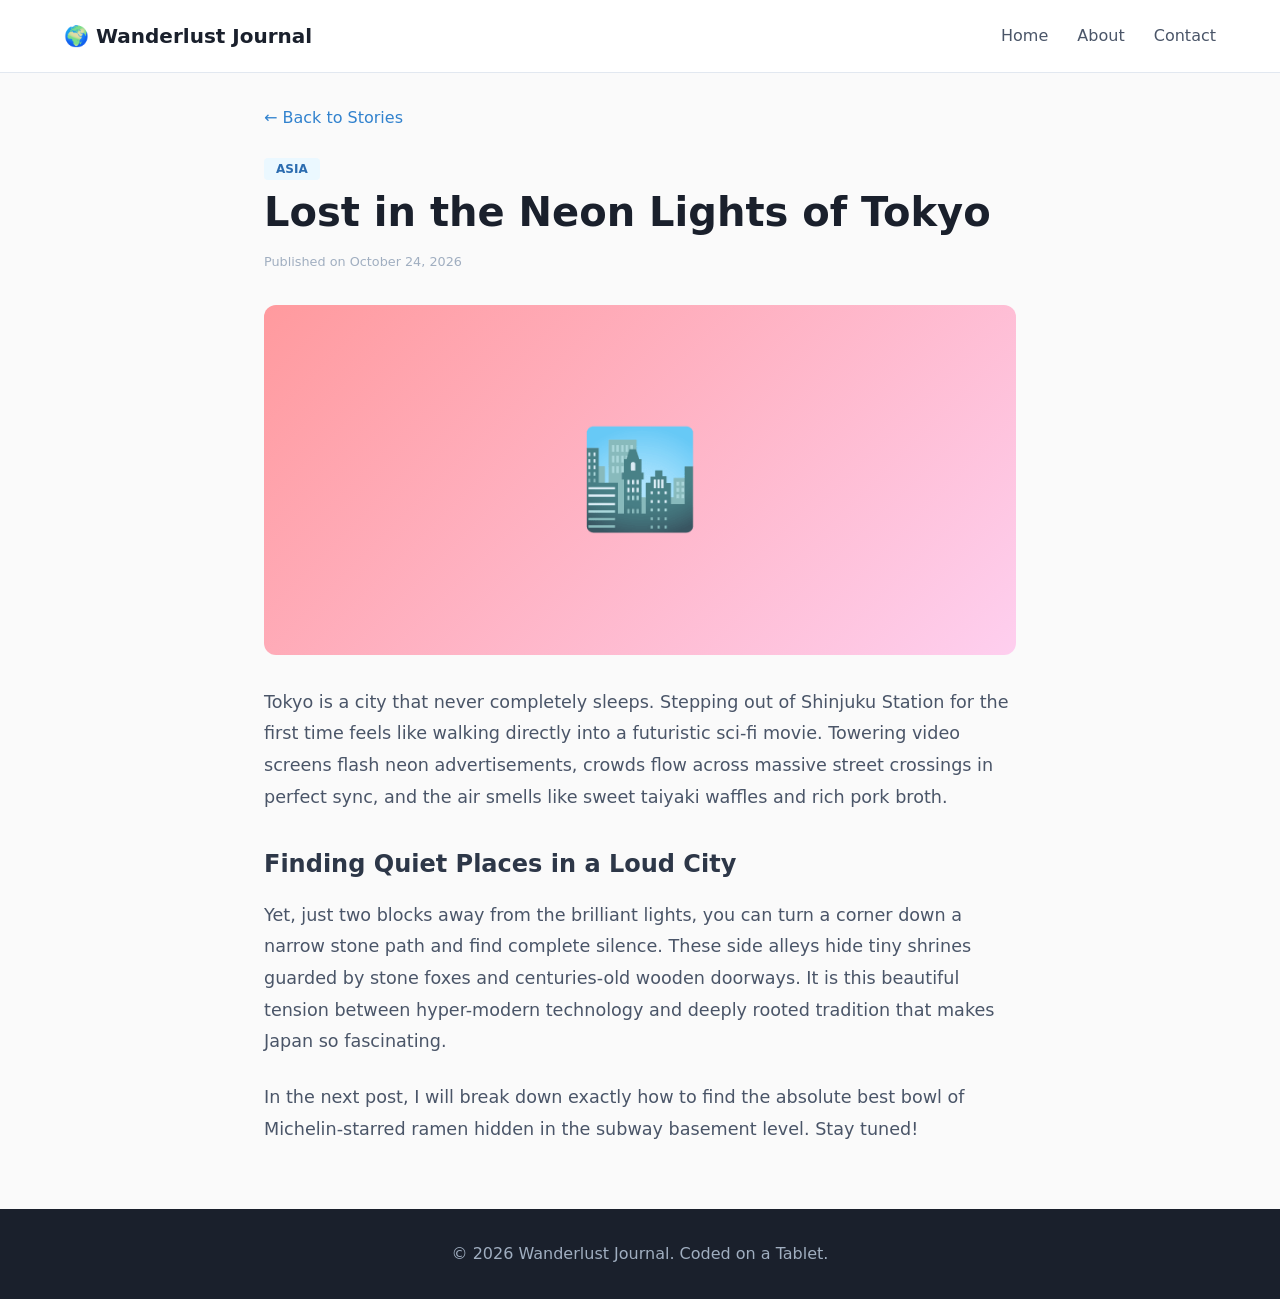
==== puducherry_ooty_trip.html @ 3a5d1b6c "Add files via upload" ====
<!DOCTYPE html>
<html lang="en">
<head>
    <meta charset="UTF-8">
    <meta name="viewport" content="width=device-width, initial-scale=1.0">
    <title>Lost in Tokyo - Wanderlust Journal</title>
    <!-- We reuse the same stylesheet to keep the design consistent! -->
    <link rel="stylesheet" href="style.css">
</head>
<body>

    <!-- Header & Navigation -->
    <header>
        <div class="logo">🌍 Wanderlust Journal</div>
        <nav>
            <a href="index.html">Home</a>
            <a href="#about">About</a>
            <a href="#contact">Contact</a>
        </nav>
    </header>

    <!-- Article Content Layout -->
    <main class="article-container">
        <a href="index.html" class="back-link">← Back to Stories</a>
        
        <article class="full-post">
            <span class="tag">Asia</span>
            <h1>Lost in the Neon Lights of Tokyo</h1>
            <p class="date">Published on October 24, 2026</p>
            
            <!-- Large decorative header banner -->
            <div class="article-hero bg-tokyo">🏙️</div>

            <div class="article-body">
                <p>Tokyo is a city that never completely sleeps. Stepping out of Shinjuku Station for the first time feels like walking directly into a futuristic sci-fi movie. Towering video screens flash neon advertisements, crowds flow across massive street crossings in perfect sync, and the air smells like sweet taiyaki waffles and rich pork broth.</p>
                
                <h3>Finding Quiet Places in a Loud City</h3>
                <p>Yet, just two blocks away from the brilliant lights, you can turn a corner down a narrow stone path and find complete silence. These side alleys hide tiny shrines guarded by stone foxes and centuries-old wooden doorways. It is this beautiful tension between hyper-modern technology and deeply rooted tradition that makes Japan so fascinating.</p>
                
                <p>In the next post, I will break down exactly how to find the absolute best bowl of Michelin-starred ramen hidden in the subway basement level. Stay tuned!</p>
            </div>
        </article>
    </main>

    <!-- Footer -->
    <footer>
        <p>&copy; 2026 Wanderlust Journal. Coded on a Tablet.</p>
    </footer>

</body>
</html>
---- style.css ----
* {
    box-sizing: border-box;
    margin: 0;
    padding: 0;
}

body {
    font-family: system-ui, -apple-system, sans-serif;
    background-color: #fafafa;
    color: #2d3748;
    line-height: 1.6;
}

/* Header & Nav */
header {
    background: #fff;
    display: flex;
    justify-content: space-between;
    align-items: center;
    padding: 1.25rem 5%;
    border-bottom: 1px solid #e2e8f0;
    position: sticky;
    top: 0;
    z-index: 100;
}

.logo {
    font-size: 1.25rem;
    font-weight: 700;
    color: #1a202c;
}

nav a {
    text-decoration: none;
    color: #4a5568;
    margin-left: 1.5rem;
    font-weight: 500;
    transition: color 0.2s;
}

nav a:hover, nav a.active {
    color: #3182ce;
}

/* Hero Section */
.hero {
    background: linear-gradient(rgba(0,0,0,0.03), rgba(0,0,0,0.03)), #edf2f7;
    text-align: center;
    padding: 4rem 1rem;
}

.hero h1 {
    font-size: 2.25rem;
    color: #1a202c;
    margin-bottom: 1rem;
}

.hero p {
    color: #718096;
    margin-bottom: 2rem;
}

.filter-controls {
    display: flex;
    justify-content: center;
    gap: 0.5rem;
}

.filter-btn {
    background: #fff;
    border: 1px solid #cbd5e0;
    padding: 0.5rem 1.25rem;
    border-radius: 20px;
    cursor: pointer;
    font-weight: 500;
}

.filter-btn.active {
    background: #3182ce;
    color: white;
    border-color: #3182ce;
}

/* Blog Grid */
.blog-container {
    max-width: 1100px;
    margin: 3rem auto;
    padding: 0 1.5rem;
    display: grid;
    grid-template-columns: repeat(auto-fit, minmax(300px, 1fr));
    gap: 2rem;
}

.blog-card {
    background: #fff;
    border-radius: 12px;
    overflow: hidden;
    box-shadow: 0 4px 6px rgba(0,0,0,0.05);
    transition: transform 0.2s;
    display: flex;
    flex-direction: column;
}

.blog-card:hover {
    transform: translateY(-4px);
}

.card-image {
    height: 200px;
    background: #e2e8f0;
    display: flex;
    align-items: center;
    justify-content: center;
    font-size: 4rem;
}

/* Placeholder gradient backgrounds */
.bg-tokyo { background: linear-gradient(135deg, #ff9a9e, #fecfef); }
.bg-amalfi { background: linear-gradient(135deg, #a1c4fd, #c2e9fb); }
.bg-bali { background: linear-gradient(135deg, #d4fc79, #96e6a1); }

.card-content {
    padding: 1.5rem;
    display: flex;
    flex-direction: column;
    flex-grow: 1;
}

.tag {
    align-self: flex-start;
    background: #ebf8ff;
    color: #2b6cb0;
    font-size: 0.75rem;
    font-weight: 700;
    padding: 0.25rem 0.75rem;
    border-radius: 4px;
    text-transform: uppercase;
    margin-bottom: 0.75rem;
}

.blog-card h2 {
    font-size: 1.35rem;
    margin-bottom: 0.5rem;
    color: #2d3748;
}

.date {
    font-size: 0.8rem;
    color: #a0aec0;
    margin-bottom: 0.75rem;
}

.excerpt {
    color: #4a5568;
    font-size: 0.95rem;
    margin-bottom: 1.5rem;
    flex-grow: 1;
}

.read-more {
    text-decoration: none;
    color: #3182ce;
    font-weight: 600;
}

.read-more:hover {
    text-decoration: underline;
}

/* Hide utility class */
.hidden-card {
    display: none !important;
}

/* Footer */
footer {
    text-align: center;
    padding: 2rem;
    background: #1a202c;
    color: #a0aec0;
    margin-top: 4rem;
}

/* Individual Article Page Styles */
.article-container {
    max-width: 800px;
    margin: 2rem auto;
    padding: 0 1.5rem;
}

.back-link {
    display: inline-block;
    text-decoration: none;
    color: #3182ce;
    font-weight: 500;
    margin-bottom: 1.5rem;
    transition: transform 0.2s;
}

.back-link:hover {
    transform: translateX(-4px);
}

.full-post h1 {
    font-size: 2.5rem;
    color: #1a202c;
    line-height: 1.2;
    margin: 0.5rem 0 1rem 0;
}

.article-hero {
    height: 350px;
    border-radius: 12px;
    display: flex;
    align-items: center;
    justify-content: center;
    font-size: 6rem;
    margin: 2rem 0;
}

.article-body h3 {
    font-size: 1.5rem;
    color: #2d3748;
    margin: 2rem 0 1rem 0;
}

.article-body p {
    font-size: 1.1rem;
    color: #4a5568;
    line-height: 1.8;
    margin-bottom: 1.5rem;
}
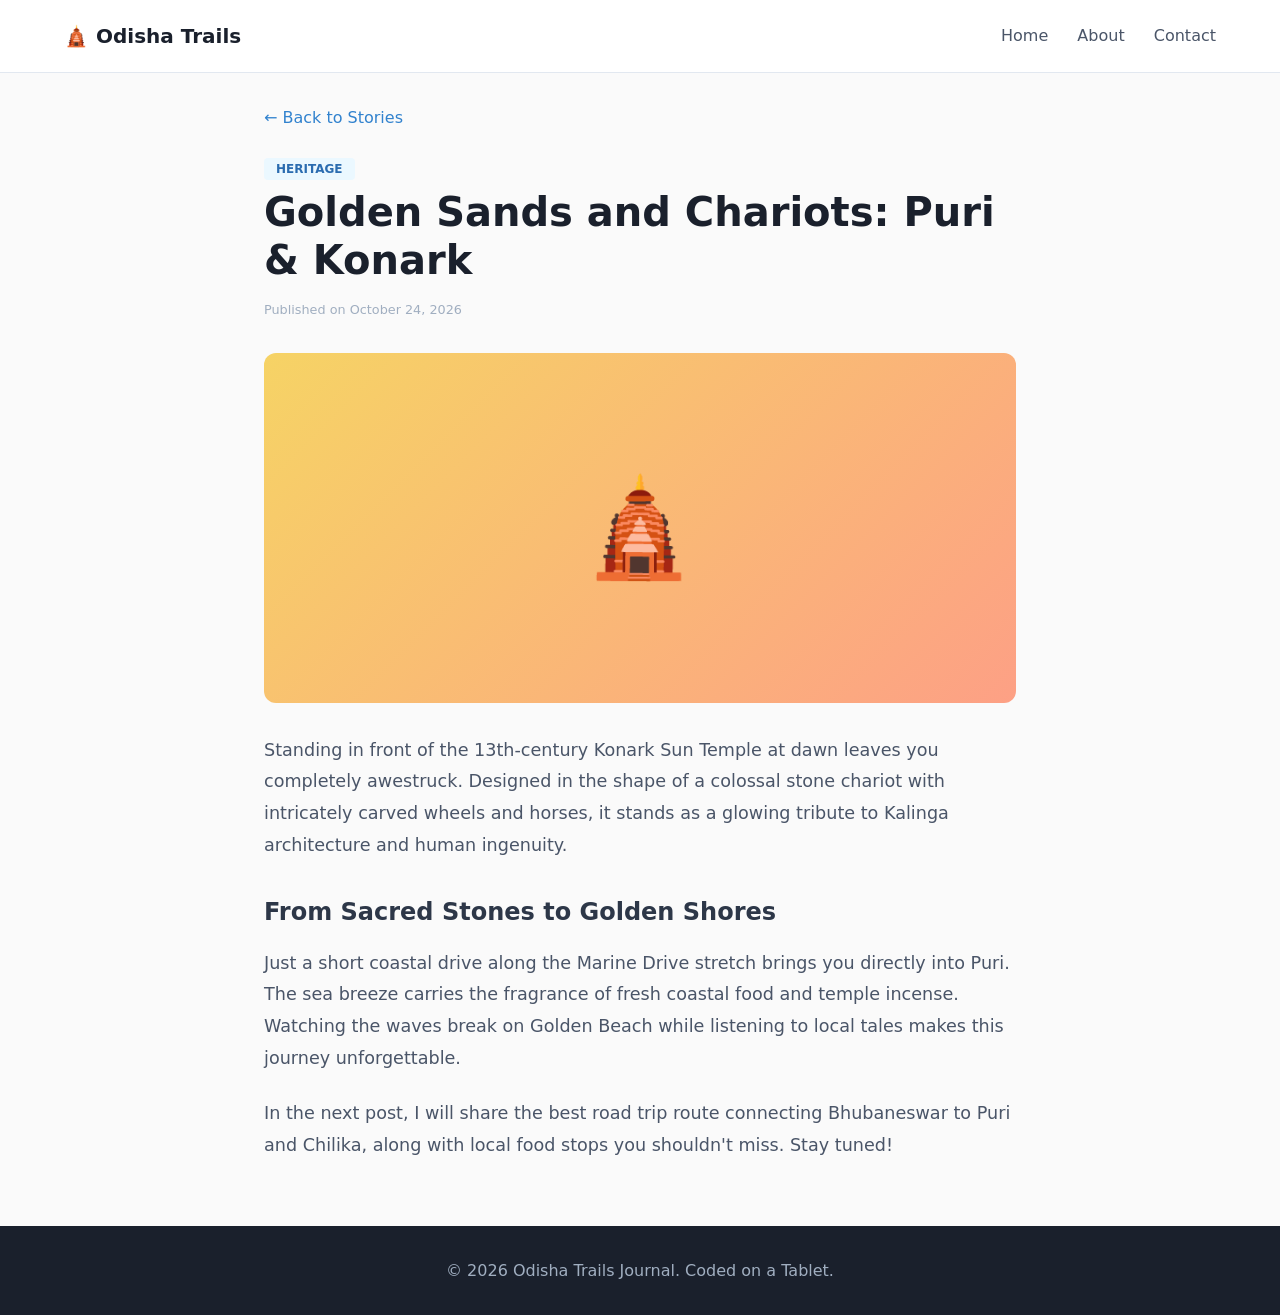
==== commit 24c2a0dd: "Add files via upload" ====
--- a/puducherry_ooty_trip.html
+++ b/puducherry_ooty_trip.html
@@ -3,15 +3,14 @@
 <head>
     <meta charset="UTF-8">
     <meta name="viewport" content="width=device-width, initial-scale=1.0">
-    <title>Lost in Tokyo - Wanderlust Journal</title>
-    <!-- We reuse the same stylesheet to keep the design consistent! -->
+    <title>Puri & Konark - Odisha Trails</title>
     <link rel="stylesheet" href="style.css">
 </head>
 <body>
 
     <!-- Header & Navigation -->
     <header>
-        <div class="logo">🌍 Wanderlust Journal</div>
+        <div class="logo">🛕 Odisha Trails</div>
         <nav>
             <a href="index.html">Home</a>
             <a href="#about">About</a>
@@ -24,28 +23,28 @@
         <a href="index.html" class="back-link">← Back to Stories</a>
         
         <article class="full-post">
-            <span class="tag">Asia</span>
-            <h1>Lost in the Neon Lights of Tokyo</h1>
+            <span class="tag">Heritage</span>
+            <h1>Golden Sands and Chariots: Puri & Konark</h1>
             <p class="date">Published on October 24, 2026</p>
             
             <!-- Large decorative header banner -->
-            <div class="article-hero bg-tokyo">🏙️</div>
+            <div class="article-hero bg-konark">🛕</div>
 
             <div class="article-body">
-                <p>Tokyo is a city that never completely sleeps. Stepping out of Shinjuku Station for the first time feels like walking directly into a futuristic sci-fi movie. Towering video screens flash neon advertisements, crowds flow across massive street crossings in perfect sync, and the air smells like sweet taiyaki waffles and rich pork broth.</p>
+                <p>Standing in front of the 13th-century Konark Sun Temple at dawn leaves you completely awestruck. Designed in the shape of a colossal stone chariot with intricately carved wheels and horses, it stands as a glowing tribute to Kalinga architecture and human ingenuity.</p>
                 
-                <h3>Finding Quiet Places in a Loud City</h3>
-                <p>Yet, just two blocks away from the brilliant lights, you can turn a corner down a narrow stone path and find complete silence. These side alleys hide tiny shrines guarded by stone foxes and centuries-old wooden doorways. It is this beautiful tension between hyper-modern technology and deeply rooted tradition that makes Japan so fascinating.</p>
+                <h3>From Sacred Stones to Golden Shores</h3>
+                <p>Just a short coastal drive along the Marine Drive stretch brings you directly into Puri. The sea breeze carries the fragrance of fresh coastal food and temple incense. Watching the waves break on Golden Beach while listening to local tales makes this journey unforgettable.</p>
                 
-                <p>In the next post, I will break down exactly how to find the absolute best bowl of Michelin-starred ramen hidden in the subway basement level. Stay tuned!</p>
+                <p>In the next post, I will share the best road trip route connecting Bhubaneswar to Puri and Chilika, along with local food stops you shouldn't miss. Stay tuned!</p>
             </div>
         </article>
     </main>
 
     <!-- Footer -->
     <footer>
-        <p>&copy; 2026 Wanderlust Journal. Coded on a Tablet.</p>
+        <p>&copy; 2026 Odisha Trails Journal. Coded on a Tablet.</p>
     </footer>
 
 </body>
-</html>+</html>
--- a/style.css
+++ b/style.css
@@ -64,6 +64,7 @@
     display: flex;
     justify-content: center;
     gap: 0.5rem;
+    flex-wrap: wrap;
 }
 
 .filter-btn {
@@ -114,10 +115,10 @@
     font-size: 4rem;
 }
 
-/* Placeholder gradient backgrounds */
-.bg-tokyo { background: linear-gradient(135deg, #ff9a9e, #fecfef); }
-.bg-amalfi { background: linear-gradient(135deg, #a1c4fd, #c2e9fb); }
-.bg-bali { background: linear-gradient(135deg, #d4fc79, #96e6a1); }
+/* Odisha theme gradient backgrounds */
+.bg-konark { background: linear-gradient(135deg, #f6d365, #fda085); }
+.bg-chilika { background: linear-gradient(135deg, #84fab0, #8fd3f4); }
+.bg-simlipal { background: linear-gradient(135deg, #d4fc79, #96e6a1); }
 
 .card-content {
     padding: 1.5rem;
@@ -229,4 +230,4 @@
     color: #4a5568;
     line-height: 1.8;
     margin-bottom: 1.5rem;
-}+}
